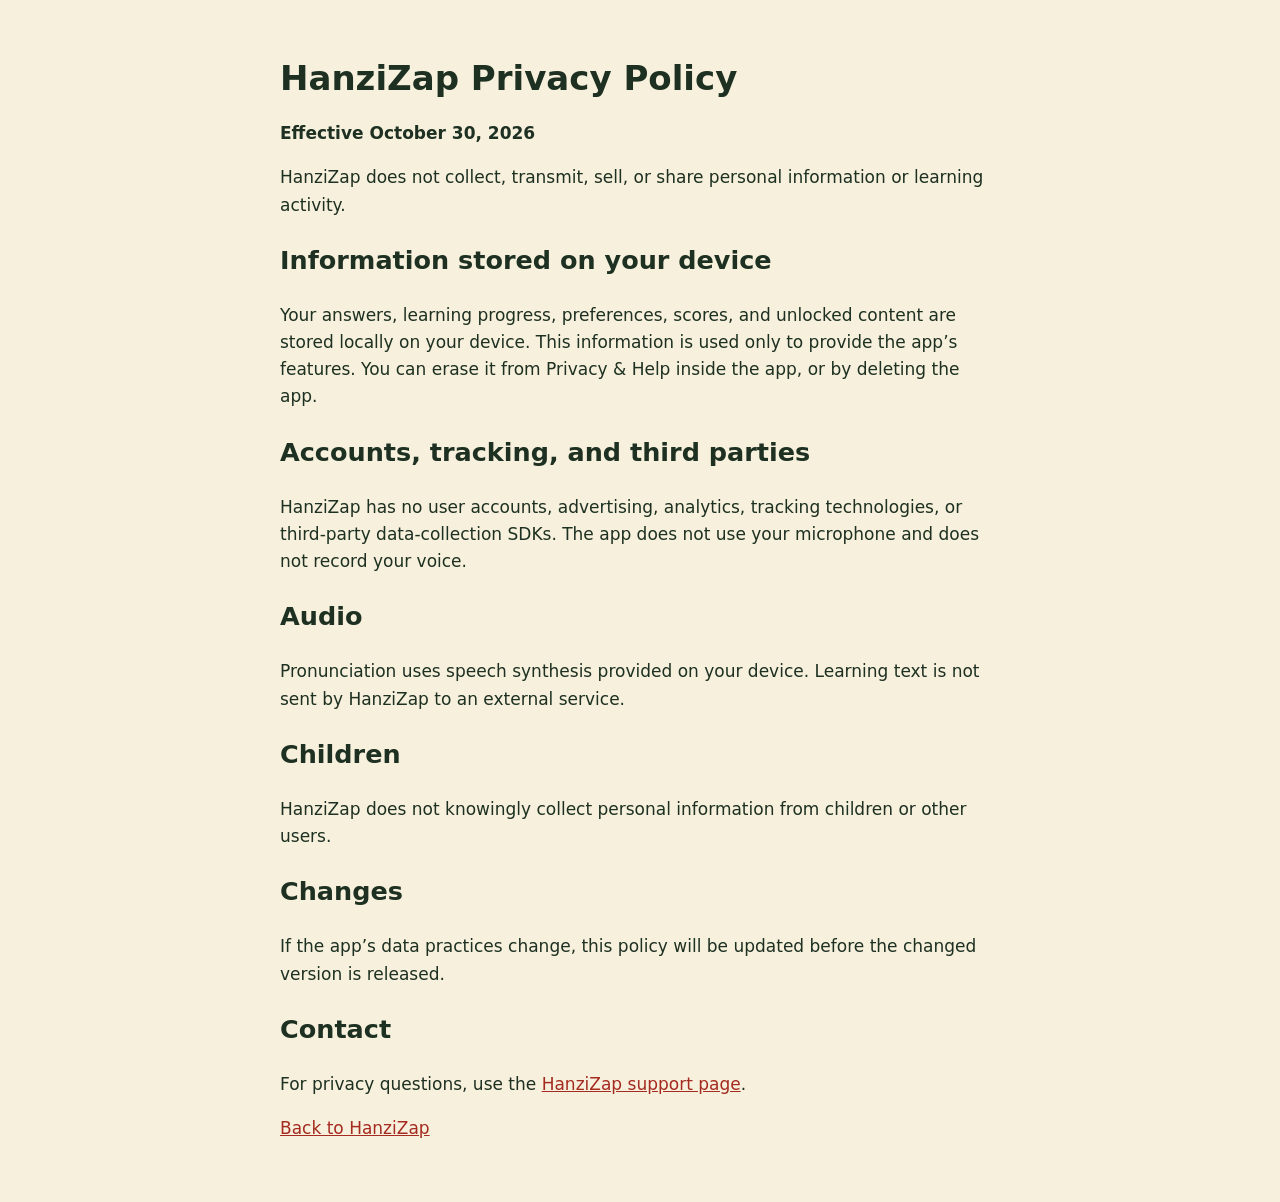
==== privacy.html @ 844ff972 "hanzizap site files" ====
<!doctype html>
<html lang="en">
<head>
  <meta charset="utf-8">
  <meta name="viewport" content="width=device-width, initial-scale=1">
  <title>HanziZap Privacy Policy</title>
  <style>body{font:17px/1.6 system-ui,sans-serif;max-width:720px;margin:60px auto;padding:0 22px;color:#1d3021;background:#f6f0dc}a{color:#a52a20}h1{line-height:1.1}</style>
</head>
<body>
  <h1>HanziZap Privacy Policy</h1>
  <p><strong>Effective October 30, 2026</strong></p>
  <p>HanziZap does not collect, transmit, sell, or share personal information or learning activity.</p>
  <h2>Information stored on your device</h2>
  <p>Your answers, learning progress, preferences, scores, and unlocked content are stored locally on your device. This information is used only to provide the app’s features. You can erase it from Privacy &amp; Help inside the app, or by deleting the app.</p>
  <h2>Accounts, tracking, and third parties</h2>
  <p>HanziZap has no user accounts, advertising, analytics, tracking technologies, or third-party data-collection SDKs. The app does not use your microphone and does not record your voice.</p>
  <h2>Audio</h2>
  <p>Pronunciation uses speech synthesis provided on your device. Learning text is not sent by HanziZap to an external service.</p>
  <h2>Children</h2>
  <p>HanziZap does not knowingly collect personal information from children or other users.</p>
  <h2>Changes</h2>
  <p>If the app’s data practices change, this policy will be updated before the changed version is released.</p>
  <h2>Contact</h2>
  <p>For privacy questions, use the <a href="support.html">HanziZap support page</a>.</p>
  <p><a href="index.html">Back to HanziZap</a></p>
</body>
</html>
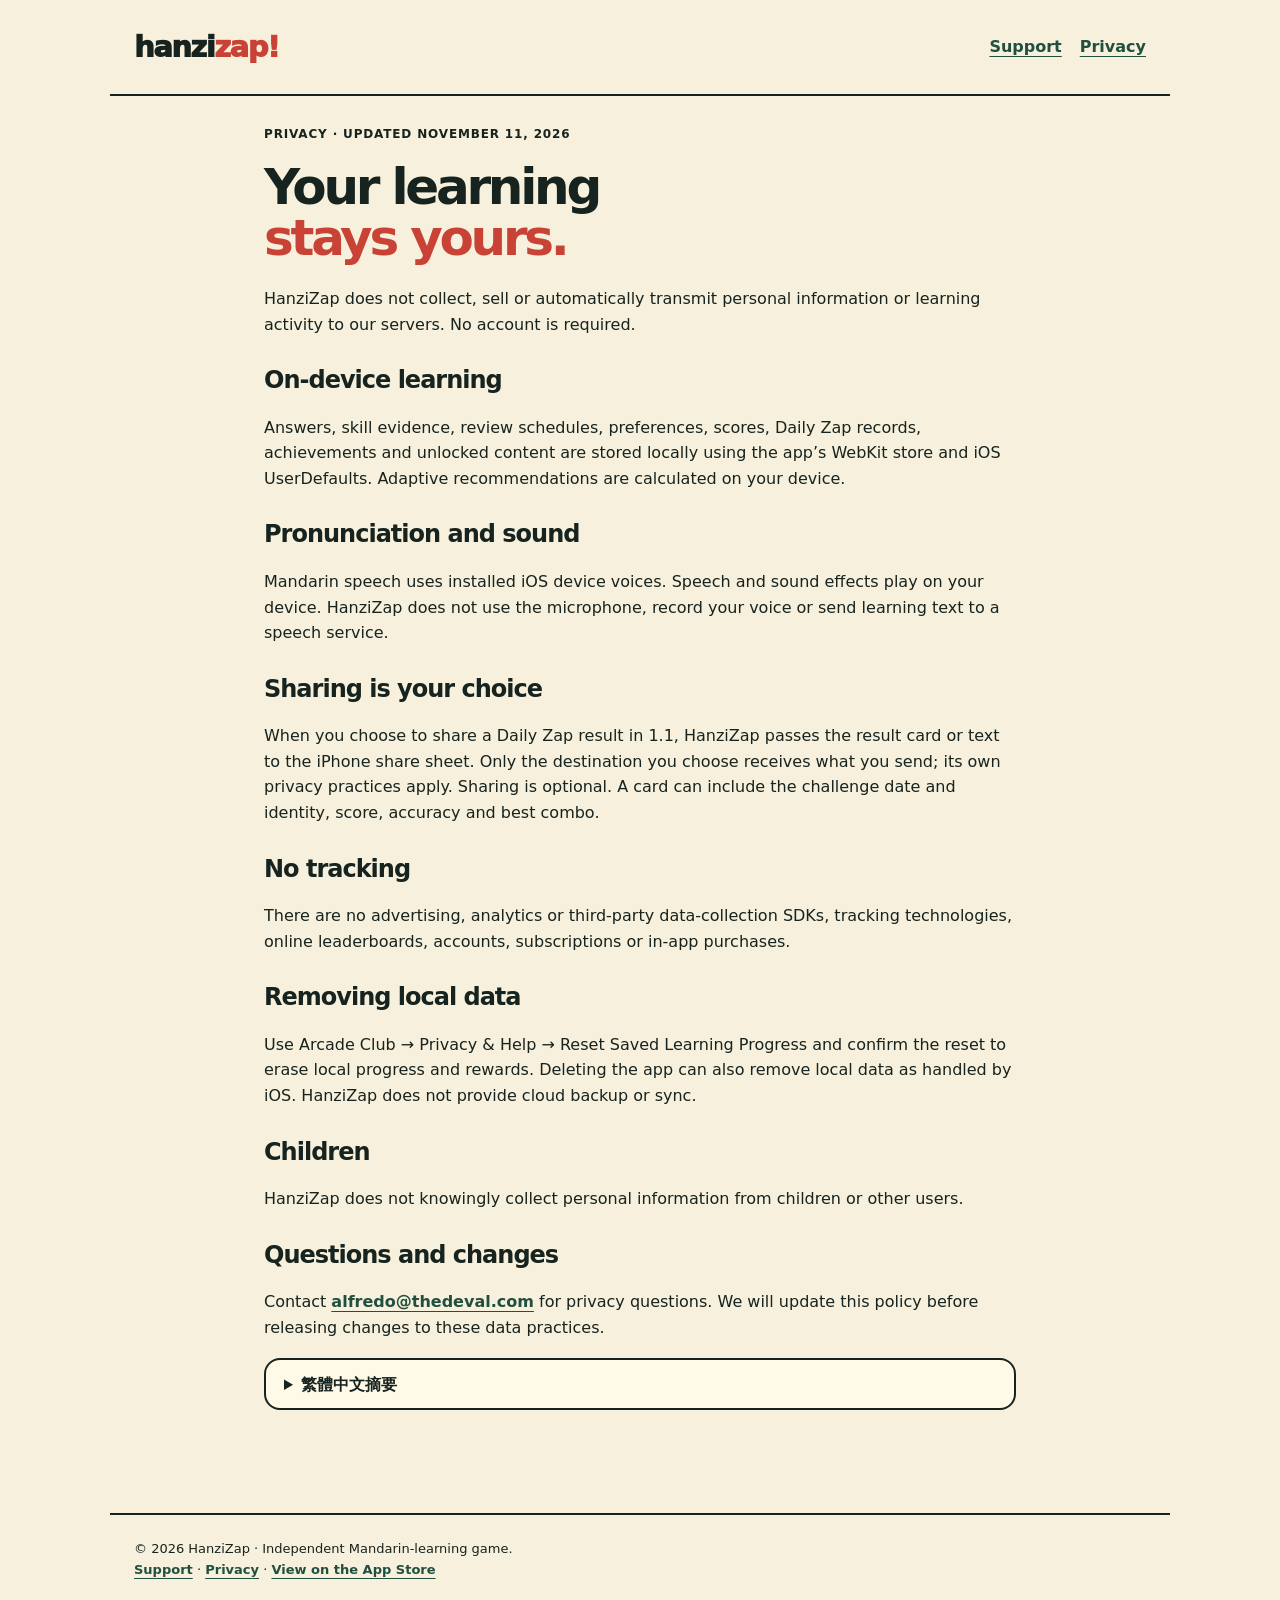
==== commit 978b4a53: "Prepare HanziZap 1.1 marketing, support and sharing privacy information" ====
--- a/privacy.html
+++ b/privacy.html
@@ -1,27 +1 @@
-<!doctype html>
-<html lang="en">
-<head>
-  <meta charset="utf-8">
-  <meta name="viewport" content="width=device-width, initial-scale=1">
-  <title>HanziZap Privacy Policy</title>
-  <style>body{font:17px/1.6 system-ui,sans-serif;max-width:720px;margin:60px auto;padding:0 22px;color:#1d3021;background:#f6f0dc}a{color:#a52a20}h1{line-height:1.1}</style>
-</head>
-<body>
-  <h1>HanziZap Privacy Policy</h1>
-  <p><strong>Effective October 30, 2026</strong></p>
-  <p>HanziZap does not collect, transmit, sell, or share personal information or learning activity.</p>
-  <h2>Information stored on your device</h2>
-  <p>Your answers, learning progress, preferences, scores, and unlocked content are stored locally on your device. This information is used only to provide the app’s features. You can erase it from Privacy &amp; Help inside the app, or by deleting the app.</p>
-  <h2>Accounts, tracking, and third parties</h2>
-  <p>HanziZap has no user accounts, advertising, analytics, tracking technologies, or third-party data-collection SDKs. The app does not use your microphone and does not record your voice.</p>
-  <h2>Audio</h2>
-  <p>Pronunciation uses speech synthesis provided on your device. Learning text is not sent by HanziZap to an external service.</p>
-  <h2>Children</h2>
-  <p>HanziZap does not knowingly collect personal information from children or other users.</p>
-  <h2>Changes</h2>
-  <p>If the app’s data practices change, this policy will be updated before the changed version is released.</p>
-  <h2>Contact</h2>
-  <p>For privacy questions, use the <a href="support.html">HanziZap support page</a>.</p>
-  <p><a href="index.html">Back to HanziZap</a></p>
-</body>
-</html>
+<!doctype html><html lang="en"><head><meta charset="utf-8"><meta name="viewport" content="width=device-width,initial-scale=1"><meta name="theme-color" content="#f6f0dc"><meta name="description" content="HanziZap turns beginner Mandarin into illustrated arcade games and 37 free HSK 1 lessons. Learn offline, without ads or an account."><title>Privacy · HanziZap</title><style>*{box-sizing:border-box}body{margin:0;background:#f6f0dc;color:#17231f;font-family:system-ui,-apple-system,sans-serif;line-height:1.6;background-image:radial-gradient(#17231f18 .7px,transparent .7px);background-size:8px 8px}header,main,footer{max-width:1060px;margin:auto;padding:24px}header{display:flex;align-items:center;justify-content:space-between;gap:16px;flex-wrap:wrap;border-bottom:2px solid #17231f}header>a{font-size:29px;font-weight:950;letter-spacing:-1.5px;text-decoration:none;color:#17231f}header>a span,.accent{color:#c84235}nav{display:flex;gap:18px;flex-wrap:wrap}a{color:#214f40;font-weight:800;text-underline-offset:4px}a:focus-visible,summary:focus-visible{outline:3px solid #c84235;outline-offset:4px}h1{font-size:clamp(40px,7vw,78px);letter-spacing:-.065em;line-height:1.02;margin:16px 0 22px}h2{font-size:26px;letter-spacing:-1px;line-height:1.15;margin-top:30px}p{font-size:17px;max-width:760px}small,.eyebrow{font-size:12px;font-weight:850;letter-spacing:.07em}.hero{display:grid;grid-template-columns:1fr 230px;gap:40px;align-items:center;padding:35px 0}.icon{width:230px;height:230px;border-radius:50px;transform:rotate(5deg);box-shadow:7px 9px 0 #17231f}.button{display:inline-block;padding:14px 24px;min-height:48px;border:2px solid #17231f;border-radius:15px;background:#def166;color:#17231f;text-decoration:none;box-shadow:4px 5px 0 #17231f;margin:10px 8px 16px 0}.grid{display:grid;grid-template-columns:repeat(3,1fr);gap:18px}.card{padding:22px;border:2px solid #17231f;border-radius:20px;background:#fff9e7;box-shadow:4px 5px 0 #17231f}.card h2{margin:0 0 12px}.card p{font-size:15px;margin-bottom:0}.next{background:#ffd775;border:2px solid #17231f;border-radius:22px;padding:28px;margin:32px 0}.next h2{font-size:36px;margin-top:8px}.next p{max-width:860px}.prose{max-width:800px;padding-bottom:50px}.prose h1{font-size:50px}.prose h2{font-size:24px}.prose p,.prose li{font-size:16px}.notice{border-left:5px solid #c84235;padding:8px 18px;background:#fff9e7}footer{border-top:2px solid #17231f;margin-top:35px;font-size:13px;padding-bottom:40px}details{border:2px solid #17231f;border-radius:16px;padding:0 18px;background:#fff9e7;margin:18px 0}summary{min-height:48px;align-content:center;cursor:pointer;font-weight:800}@media(max-width:720px){.hero{grid-template-columns:1fr;gap:20px}.icon{width:140px;height:140px;grid-row:1}.grid{grid-template-columns:1fr}.next{padding:20px}header,main,footer{padding:20px}.prose h1{font-size:39px}}@media(prefers-reduced-motion:reduce){*{scroll-behavior:auto}}</style></head><body><header><a href="index.html" aria-label="HanziZap home">hanzi<span>zap!</span></a><nav aria-label="Main"><a href="support.html">Support</a><a href="privacy.html">Privacy</a></nav></header><main class="prose"><span class="eyebrow">PRIVACY · UPDATED NOVEMBER 11, 2026</span><h1>Your learning<br><span class="accent">stays yours.</span></h1><p>HanziZap does not collect, sell or automatically transmit personal information or learning activity to our servers. No account is required.</p><h2>On-device learning</h2><p>Answers, skill evidence, review schedules, preferences, scores, Daily Zap records, achievements and unlocked content are stored locally using the app’s WebKit store and iOS UserDefaults. Adaptive recommendations are calculated on your device.</p><h2>Pronunciation and sound</h2><p>Mandarin speech uses installed iOS device voices. Speech and sound effects play on your device. HanziZap does not use the microphone, record your voice or send learning text to a speech service.</p><h2>Sharing is your choice</h2><p>When you choose to share a Daily Zap result in 1.1, HanziZap passes the result card or text to the iPhone share sheet. Only the destination you choose receives what you send; its own privacy practices apply. Sharing is optional. A card can include the challenge date and identity, score, accuracy and best combo.</p><h2>No tracking</h2><p>There are no advertising, analytics or third-party data-collection SDKs, tracking technologies, online leaderboards, accounts, subscriptions or in-app purchases.</p><h2>Removing local data</h2><p>Use Arcade Club → Privacy &amp; Help → Reset Saved Learning Progress and confirm the reset to erase local progress and rewards. Deleting the app can also remove local data as handled by iOS. HanziZap does not provide cloud backup or sync.</p><h2>Children</h2><p>HanziZap does not knowingly collect personal information from children or other users.</p><h2>Questions and changes</h2><p>Contact <a href="mailto:alfredo@thedeval.com?subject=HanziZap%20Privacy">alfredo@thedeval.com</a> for privacy questions. We will update this policy before releasing changes to these data practices.</p><details><summary lang="zh-Hant">繁體中文摘要</summary><p lang="zh-Hant">學習紀錄、複習安排、成績與獎勵保存在裝置上；個人化練習也在裝置上計算。HanziZap 不蒐集個人資料，不含廣告、分析或追蹤工具，也不使用麥克風。只有在你選擇分享時，成績卡或文字才會透過系統分享功能傳給你選定的服務。重設或刪除 App 可能會永久移除本機進度；目前沒有雲端同步或備份。</p></details></main><footer>© 2026 HanziZap · Independent Mandarin-learning game.<br><a href="support.html">Support</a> · <a href="privacy.html">Privacy</a> · <a href="https://apps.apple.com/app/id6828745593">View on the App Store</a></footer></body></html>
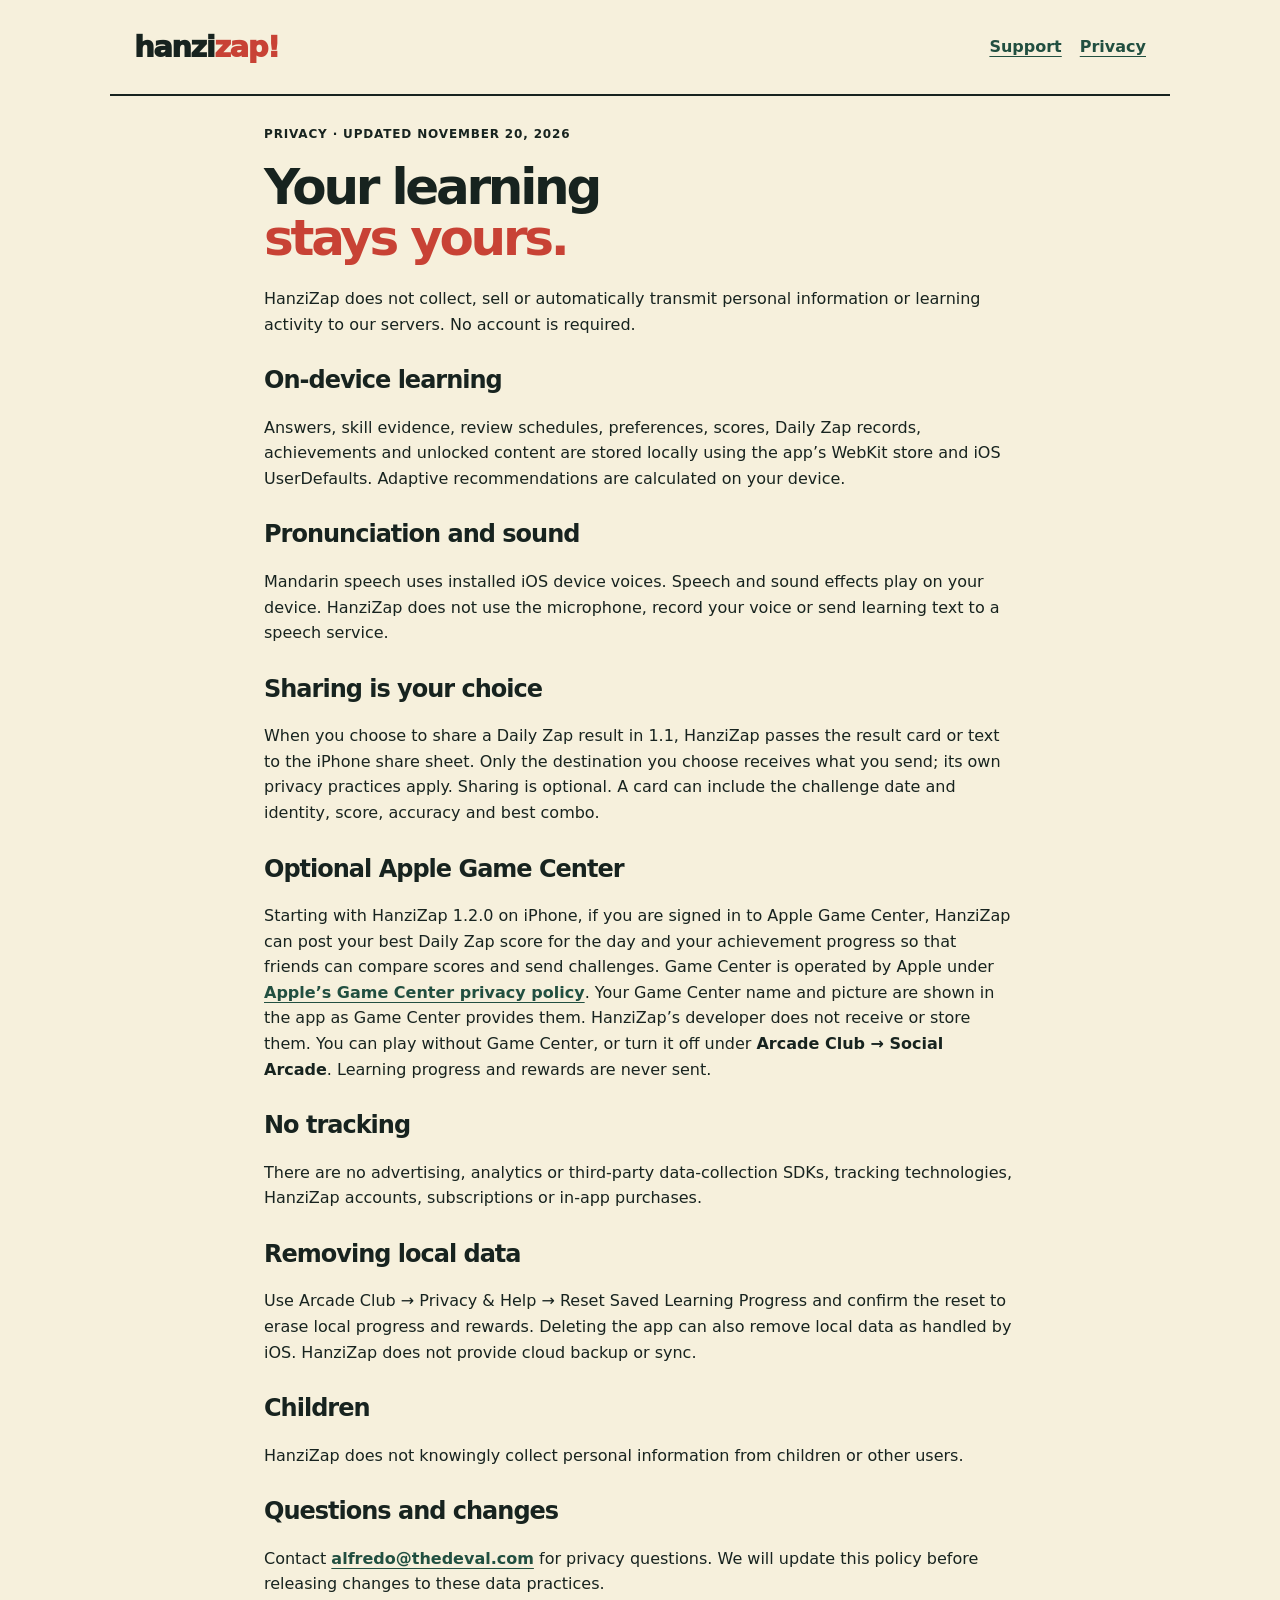
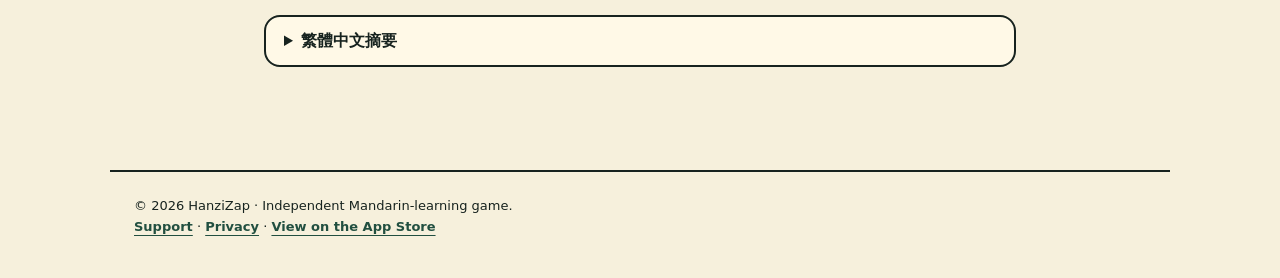
==== commit 6dc92744: "Document optional Game Center in HanziZap 1.2" ====
--- a/privacy.html
+++ b/privacy.html
@@ -1 +1,5 @@
-<!doctype html><html lang="en"><head><meta charset="utf-8"><meta name="viewport" content="width=device-width,initial-scale=1"><meta name="theme-color" content="#f6f0dc"><meta name="description" content="HanziZap turns beginner Mandarin into illustrated arcade games and 37 free HSK 1 lessons. Learn offline, without ads or an account."><title>Privacy · HanziZap</title><style>*{box-sizing:border-box}body{margin:0;background:#f6f0dc;color:#17231f;font-family:system-ui,-apple-system,sans-serif;line-height:1.6;background-image:radial-gradient(#17231f18 .7px,transparent .7px);background-size:8px 8px}header,main,footer{max-width:1060px;margin:auto;padding:24px}header{display:flex;align-items:center;justify-content:space-between;gap:16px;flex-wrap:wrap;border-bottom:2px solid #17231f}header>a{font-size:29px;font-weight:950;letter-spacing:-1.5px;text-decoration:none;color:#17231f}header>a span,.accent{color:#c84235}nav{display:flex;gap:18px;flex-wrap:wrap}a{color:#214f40;font-weight:800;text-underline-offset:4px}a:focus-visible,summary:focus-visible{outline:3px solid #c84235;outline-offset:4px}h1{font-size:clamp(40px,7vw,78px);letter-spacing:-.065em;line-height:1.02;margin:16px 0 22px}h2{font-size:26px;letter-spacing:-1px;line-height:1.15;margin-top:30px}p{font-size:17px;max-width:760px}small,.eyebrow{font-size:12px;font-weight:850;letter-spacing:.07em}.hero{display:grid;grid-template-columns:1fr 230px;gap:40px;align-items:center;padding:35px 0}.icon{width:230px;height:230px;border-radius:50px;transform:rotate(5deg);box-shadow:7px 9px 0 #17231f}.button{display:inline-block;padding:14px 24px;min-height:48px;border:2px solid #17231f;border-radius:15px;background:#def166;color:#17231f;text-decoration:none;box-shadow:4px 5px 0 #17231f;margin:10px 8px 16px 0}.grid{display:grid;grid-template-columns:repeat(3,1fr);gap:18px}.card{padding:22px;border:2px solid #17231f;border-radius:20px;background:#fff9e7;box-shadow:4px 5px 0 #17231f}.card h2{margin:0 0 12px}.card p{font-size:15px;margin-bottom:0}.next{background:#ffd775;border:2px solid #17231f;border-radius:22px;padding:28px;margin:32px 0}.next h2{font-size:36px;margin-top:8px}.next p{max-width:860px}.prose{max-width:800px;padding-bottom:50px}.prose h1{font-size:50px}.prose h2{font-size:24px}.prose p,.prose li{font-size:16px}.notice{border-left:5px solid #c84235;padding:8px 18px;background:#fff9e7}footer{border-top:2px solid #17231f;margin-top:35px;font-size:13px;padding-bottom:40px}details{border:2px solid #17231f;border-radius:16px;padding:0 18px;background:#fff9e7;margin:18px 0}summary{min-height:48px;align-content:center;cursor:pointer;font-weight:800}@media(max-width:720px){.hero{grid-template-columns:1fr;gap:20px}.icon{width:140px;height:140px;grid-row:1}.grid{grid-template-columns:1fr}.next{padding:20px}header,main,footer{padding:20px}.prose h1{font-size:39px}}@media(prefers-reduced-motion:reduce){*{scroll-behavior:auto}}</style></head><body><header><a href="index.html" aria-label="HanziZap home">hanzi<span>zap!</span></a><nav aria-label="Main"><a href="support.html">Support</a><a href="privacy.html">Privacy</a></nav></header><main class="prose"><span class="eyebrow">PRIVACY · UPDATED NOVEMBER 11, 2026</span><h1>Your learning<br><span class="accent">stays yours.</span></h1><p>HanziZap does not collect, sell or automatically transmit personal information or learning activity to our servers. No account is required.</p><h2>On-device learning</h2><p>Answers, skill evidence, review schedules, preferences, scores, Daily Zap records, achievements and unlocked content are stored locally using the app’s WebKit store and iOS UserDefaults. Adaptive recommendations are calculated on your device.</p><h2>Pronunciation and sound</h2><p>Mandarin speech uses installed iOS device voices. Speech and sound effects play on your device. HanziZap does not use the microphone, record your voice or send learning text to a speech service.</p><h2>Sharing is your choice</h2><p>When you choose to share a Daily Zap result in 1.1, HanziZap passes the result card or text to the iPhone share sheet. Only the destination you choose receives what you send; its own privacy practices apply. Sharing is optional. A card can include the challenge date and identity, score, accuracy and best combo.</p><h2>No tracking</h2><p>There are no advertising, analytics or third-party data-collection SDKs, tracking technologies, online leaderboards, accounts, subscriptions or in-app purchases.</p><h2>Removing local data</h2><p>Use Arcade Club → Privacy &amp; Help → Reset Saved Learning Progress and confirm the reset to erase local progress and rewards. Deleting the app can also remove local data as handled by iOS. HanziZap does not provide cloud backup or sync.</p><h2>Children</h2><p>HanziZap does not knowingly collect personal information from children or other users.</p><h2>Questions and changes</h2><p>Contact <a href="mailto:alfredo@thedeval.com?subject=HanziZap%20Privacy">alfredo@thedeval.com</a> for privacy questions. We will update this policy before releasing changes to these data practices.</p><details><summary lang="zh-Hant">繁體中文摘要</summary><p lang="zh-Hant">學習紀錄、複習安排、成績與獎勵保存在裝置上；個人化練習也在裝置上計算。HanziZap 不蒐集個人資料，不含廣告、分析或追蹤工具，也不使用麥克風。只有在你選擇分享時，成績卡或文字才會透過系統分享功能傳給你選定的服務。重設或刪除 App 可能會永久移除本機進度；目前沒有雲端同步或備份。</p></details></main><footer>© 2026 HanziZap · Independent Mandarin-learning game.<br><a href="support.html">Support</a> · <a href="privacy.html">Privacy</a> · <a href="https://apps.apple.com/app/id6828745593">View on the App Store</a></footer></body></html>+<!doctype html><html lang="en"><head><meta charset="utf-8"><meta name="viewport" content="width=device-width,initial-scale=1"><meta name="theme-color" content="#f6f0dc"><meta name="description" content="HanziZap turns beginner Mandarin into illustrated arcade games and 37 free HSK 1 lessons. Learn offline, without ads or an account."><title>Privacy · HanziZap</title><style>*{box-sizing:border-box}body{margin:0;background:#f6f0dc;color:#17231f;font-family:system-ui,-apple-system,sans-serif;line-height:1.6;background-image:radial-gradient(#17231f18 .7px,transparent .7px);background-size:8px 8px}header,main,footer{max-width:1060px;margin:auto;padding:24px}header{display:flex;align-items:center;justify-content:space-between;gap:16px;flex-wrap:wrap;border-bottom:2px solid #17231f}header>a{font-size:29px;font-weight:950;letter-spacing:-1.5px;text-decoration:none;color:#17231f}header>a span,.accent{color:#c84235}nav{display:flex;gap:18px;flex-wrap:wrap}a{color:#214f40;font-weight:800;text-underline-offset:4px}a:focus-visible,summary:focus-visible{outline:3px solid #c84235;outline-offset:4px}h1{font-size:clamp(40px,7vw,78px);letter-spacing:-.065em;line-height:1.02;margin:16px 0 22px}h2{font-size:26px;letter-spacing:-1px;line-height:1.15;margin-top:30px}p{font-size:17px;max-width:760px}small,.eyebrow{font-size:12px;font-weight:850;letter-spacing:.07em}.hero{display:grid;grid-template-columns:1fr 230px;gap:40px;align-items:center;padding:35px 0}.icon{width:230px;height:230px;border-radius:50px;transform:rotate(5deg);box-shadow:7px 9px 0 #17231f}.button{display:inline-block;padding:14px 24px;min-height:48px;border:2px solid #17231f;border-radius:15px;background:#def166;color:#17231f;text-decoration:none;box-shadow:4px 5px 0 #17231f;margin:10px 8px 16px 0}.grid{display:grid;grid-template-columns:repeat(3,1fr);gap:18px}.card{padding:22px;border:2px solid #17231f;border-radius:20px;background:#fff9e7;box-shadow:4px 5px 0 #17231f}.card h2{margin:0 0 12px}.card p{font-size:15px;margin-bottom:0}.next{background:#ffd775;border:2px solid #17231f;border-radius:22px;padding:28px;margin:32px 0}.next h2{font-size:36px;margin-top:8px}.next p{max-width:860px}.prose{max-width:800px;padding-bottom:50px}.prose h1{font-size:50px}.prose h2{font-size:24px}.prose p,.prose li{font-size:16px}.notice{border-left:5px solid #c84235;padding:8px 18px;background:#fff9e7}footer{border-top:2px solid #17231f;margin-top:35px;font-size:13px;padding-bottom:40px}details{border:2px solid #17231f;border-radius:16px;padding:0 18px;background:#fff9e7;margin:18px 0}summary{min-height:48px;align-content:center;cursor:pointer;font-weight:800}@media(max-width:720px){.hero{grid-template-columns:1fr;gap:20px}.icon{width:140px;height:140px;grid-row:1}.grid{grid-template-columns:1fr}.next{padding:20px}header,main,footer{padding:20px}.prose h1{font-size:39px}}@media(prefers-reduced-motion:reduce){*{scroll-behavior:auto}}</style></head><body><header><a href="index.html" aria-label="HanziZap home">hanzi<span>zap!</span></a><nav aria-label="Main"><a href="support.html">Support</a><a href="privacy.html">Privacy</a></nav></header><main class="prose"><span class="eyebrow">PRIVACY · UPDATED NOVEMBER 20, 2026</span><h1>Your learning<br><span class="accent">stays yours.</span></h1><p>HanziZap does not collect, sell or automatically transmit personal information or learning activity to our servers. No account is required.</p><h2>On-device learning</h2><p>Answers, skill evidence, review schedules, preferences, scores, Daily Zap records, achievements and unlocked content are stored locally using the app’s WebKit store and iOS UserDefaults. Adaptive recommendations are calculated on your device.</p><h2>Pronunciation and sound</h2><p>Mandarin speech uses installed iOS device voices. Speech and sound effects play on your device. HanziZap does not use the microphone, record your voice or send learning text to a speech service.</p><h2>Sharing is your choice</h2><p>When you choose to share a Daily Zap result in 1.1, HanziZap passes the result card or text to the iPhone share sheet. Only the destination you choose receives what you send; its own privacy practices apply. Sharing is optional. A card can include the challenge date and identity, score, accuracy and best combo.</p><h2>Optional Apple Game Center</h2>
+<p>Starting with HanziZap 1.2.0 on iPhone, if you are signed in to Apple Game Center, HanziZap can post your best Daily Zap score for the day and your achievement progress so that friends can compare scores and send challenges. Game Center is operated by Apple under <a href="https://www.apple.com/legal/privacy/data/en/game-center/">Apple’s Game Center privacy policy</a>. Your Game Center name and picture are shown in the app as Game Center provides them. HanziZap’s developer does not receive or store them. You can play without Game Center, or turn it off under <strong>Arcade Club → Social Arcade</strong>. Learning progress and rewards are never sent.</p>
+<h2>No tracking</h2><p>There are no advertising, analytics or third-party data-collection SDKs, tracking technologies, HanziZap accounts, subscriptions or in-app purchases.</p><h2>Removing local data</h2><p>Use Arcade Club → Privacy &amp; Help → Reset Saved Learning Progress and confirm the reset to erase local progress and rewards. Deleting the app can also remove local data as handled by iOS. HanziZap does not provide cloud backup or sync.</p><h2>Children</h2><p>HanziZap does not knowingly collect personal information from children or other users.</p><h2>Questions and changes</h2><p>Contact <a href="mailto:alfredo@thedeval.com?subject=HanziZap%20Privacy">alfredo@thedeval.com</a> for privacy questions. We will update this policy before releasing changes to these data practices.</p><details><summary lang="zh-Hant">繁體中文摘要</summary><p lang="zh-Hant">學習紀錄、複習安排、成績與獎勵保存在裝置上；個人化練習也在裝置上計算。HanziZap 不蒐集個人資料，不含廣告、分析或追蹤工具，也不使用麥克風。若你選擇分享，成績卡或文字會透過系統分享功能傳給你選定的服務。重設或刪除 App 可能會永久移除本機進度；目前沒有雲端同步或備份。</p>
+<p lang="zh-Hant">從 iPhone 版 HanziZap 1.2.0 起，若你登入 Apple Game Center，HanziZap 可將當天的每日 Zap 最高分及 Game Center 成就進度傳送給 Apple，讓好友比較成績與發送挑戰。Game Center 由 Apple 營運，適用 <a href="https://www.apple.com/legal/privacy/data/en/game-center/">Apple 的 Game Center 隱私權說明</a>。遊戲會顯示 Apple 提供的 Game Center 名稱與照片。HanziZap 的開發者不會接收或儲存這些資料。你可以離線遊玩，也可以在 <strong>Arcade Club → Social Arcade</strong> 關閉 Game Center。學習進度與獎勵仍保留在裝置上。</p>
+</details></main><footer>© 2026 HanziZap · Independent Mandarin-learning game.<br><a href="support.html">Support</a> · <a href="privacy.html">Privacy</a> · <a href="https://apps.apple.com/app/id6828745593">View on the App Store</a></footer></body></html>
